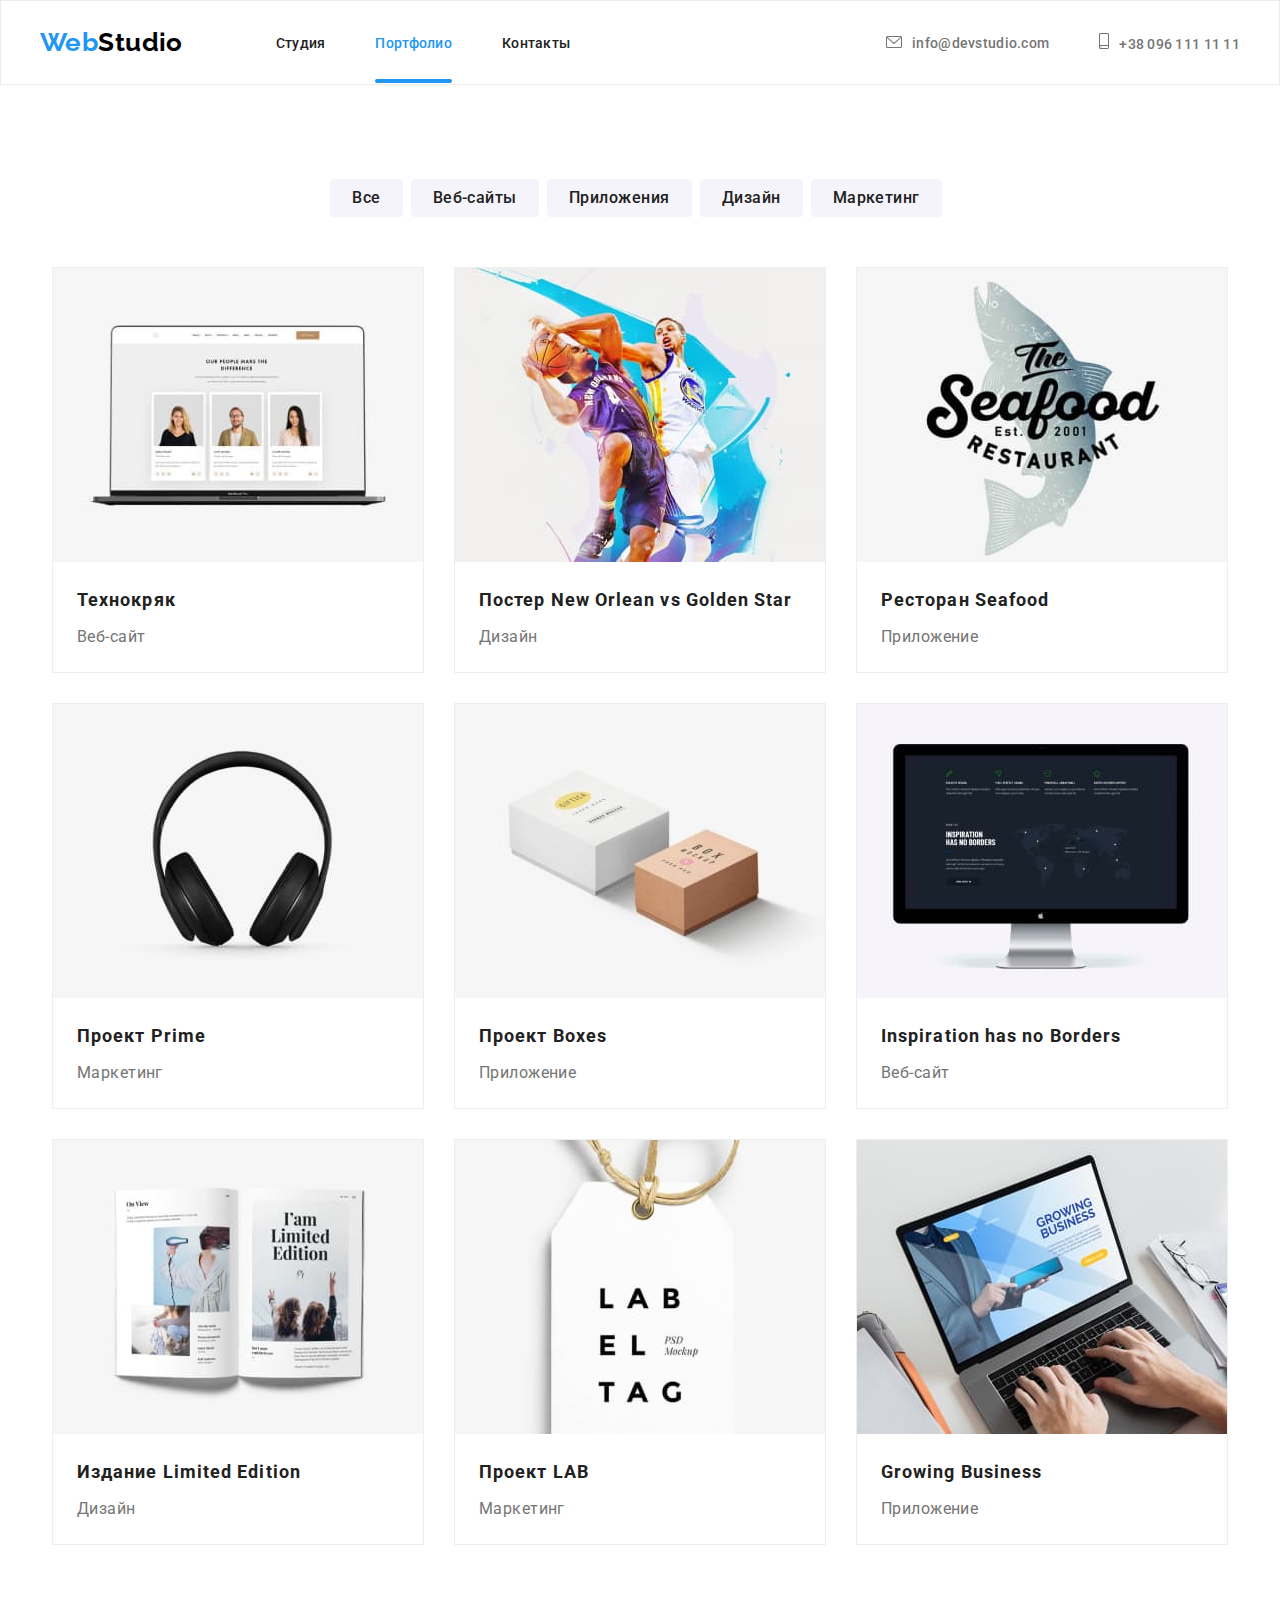
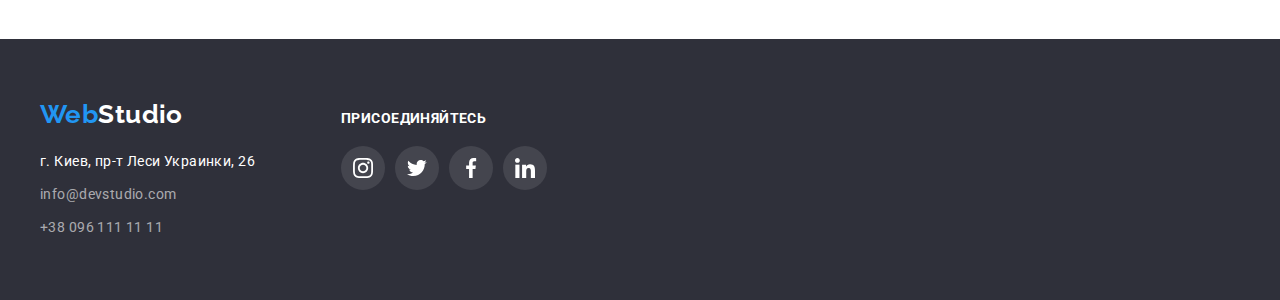
==== portfolio.html @ ba2a0ef3 "hw-6" ====
<!DOCTYPE html>
<html lang="ru">
    <head>
        <meta charset="UTF-8">
        <meta http-equiv="X-UA-Compatible" content="IE=edge">
        <meta name="viewport" content="width=device-width, initial-scale=1.0">
        <title>Document</title>
        <link rel="preconnect" href="https://fonts.gstatic.com">
        <link rel="preconnect" href="https://fonts.gstatic.com">
        <link href="https://fonts.googleapis.com/css2?family=Raleway:wght@700&family=Roboto:wght@400;500;700;900&display=swap"
            rel="stylesheet">
        <link rel="stylesheet" href="./css/styles.css">
    </head>
    <body class="body">
        <header class="header">
            <div class="container">
                <nav class="main__nav">
                    <a href="/" class="logo"><span class="logo-text">Web</span>Studio</a>
                    <div>
                        <ul class="nav-list list">
                            <li class="nav__list__item">
                                <a href="./index.html" class="link">Студия</a>
                            </li>
                            <li class="nav__list__item">
                                <a href="./portfolio.html" class="link current">Портфолио</a>
                            </li>
                            <li class="nav__list__item">
                                <a href="/" class="link">Контакты</a>
                            </li>
                        </ul>
                    </div>
                    <ul class="auth__nav list">
                        <li class="auth__nav__item">
                            <a href="mailto:info@devstudio.com" class="link">
                                <svg class="icon" width="16" height="12">
                                    <use href="./images/icons/sprite.svg#icon-envelope"></use>
                                </svg>info@devstudio.com</a>
                        </li>
                        <li class="auth__nav__item">
                            <a href="tel:+380961111111" class="link">
                                <svg class="icon" width="10" height="16">
                                    <use href="./images/icons/sprite.svg#icon-smartphone"></use>
                                </svg>+38 096 111 11 11</a>
                        </li>
                    </ul>
                </nav>
            </div>
        </header>
        <main>
            <section class="section">
                <div class="container portfolio__list">
                    <h1 class="portfolio-caption">Портфолио</h1>
                    <!-- Filters -->
                    <div>
                        <ul class="button__list">
                            <li class="button__list__item"><button type="button" class="button button__filter">Все</button></li>
                            <li class="button__list__item"><button type="button" class="button button__filter">Веб-сайты</button></li>
                            <li class="button__list__item"><button type="button" class="button button__filter">Приложения</button></li>
                            <li class="button__list__item"><button type="button" class="button button__filter">Дизайн</button></li>
                            <li class="button__list__item"><button type="button" class="button button__filter">Маркетинг</button></li>
                        </ul>
                    </div>
                    <!-- Projects -->
                    <div>
                        <ul class="list project__list">
                            <li class="project__card">
                                <a href="#" class="project__link">
                                    <div class="box">
                                        <img src="./images/prj1.jpg" alt="project1" width="370">
                                        <div class="overlay">
                                            <p class="overlay-text">Технокряк это современная площадка распространения коронавируса. Компании используют эту
                                                        платформу для цифрового
                                                        шпионажа и атак на защищённые сервера конкурентов.</p>
                                        </div>
                                    </div>
                                    <div class="project__card__text">
                                        <h2 class="project__title">Технокряк</h2>
                                        <p class="project__copy">Веб-сайт</p>
                                    </div>
                                </a>
                            </li>
                            <li class="project__card">
                                <a href="#" class="project__link">
                                    <div class="box">
                                    <img src="./images/prj2.jpg" alt="project2" width="370">
                                    <div class="overlay">
                                        <p class="overlay-text">Технокряк это современная площадка распространения коронавируса. Компании используют эту
                                            платформу для цифрового
                                            шпионажа и атак на защищённые сервера конкурентов.</p>
                                    </div>
                                </div>
                                <div class="project__card__text">
                                    <h2 class="project__title">Постер New Orlean vs Golden Star</h2>
                                    <p class="project__copy">Дизайн</p>
                                </div>
                                </a>
                            </li>
                            <li class="project__card">
                                <a href="#" class="project__link"><div class="box">
                                    <img src="./images/prj3.jpg" alt="project3" width="370">
                                    <div class="overlay">
                                        <p class="overlay-text">Технокряк это современная площадка распространения коронавируса. Компании используют эту
                                            платформу для цифрового
                                            шпионажа и атак на защищённые сервера конкурентов.</p>
                                    </div>
                                </div>
                                <div class="project__card__text">
                                    <h2 class="project__title">Ресторан Seafood</h2>
                                    <p class="project__copy">Приложение</p>
                                </div>
                                </a>
                            </li>
                            <li class="project__card">
                                <a href="#" class="project__link"><div class="box">
                                    <img src="./images/prj4.jpg" alt="project4" width="370">
                                    <div class="overlay">
                                        <p class="overlay-text">Технокряк это современная площадка распространения коронавируса. Компании используют эту
                                            платформу для цифрового
                                            шпионажа и атак на защищённые сервера конкурентов.</p>
                                    </div>
                                </div>
                                <div class="project__card__text">
                                    <h2 class="project__title">Проект Prime</h2>
                                    <p class="project__copy">Маркетинг</p>
                                </div>
                                </a>
                            </li>
                            <li class="project__card">
                                <a href="#" class="project__link"><div class="box">
                                    <img src="./images/prj5.jpg" alt="project5" width="370">
                                    <div class="overlay">
                                        <p class="overlay-text">Технокряк это современная площадка распространения коронавируса. Компании используют эту
                                            платформу для цифрового
                                            шпионажа и атак на защищённые сервера конкурентов.</p>
                                    </div>
                                </div>
                                <div class="project__card__text">
                                    <h2 class="project__title">Проект Boxes</h2>
                                    <p class="project__copy">Приложение</p>
                                </div>
                                </a>
                            </li>
                            <li class="project__card">
                                <a href="#" class="project__link"><div class="box">
                                    <img src="./images/prj6.jpg" alt="project6" width="370">
                                    <div class="overlay">
                                        <p class="overlay-text">Технокряк это современная площадка распространения коронавируса. Компании используют эту
                                            платформу для цифрового
                                            шпионажа и атак на защищённые сервера конкурентов.</p>
                                    </div>
                                </div>
                                <div class="project__card__text">
                                    <h2 class="project__title">Inspiration has no Borders</h2>
                                    <p class="project__copy">Веб-сайт</p>
                                </div>
                                </a>
                            </li>
                            <li class="project__card">
                                <a href="#" class="project__link"><div class="box">
                                    <img src="./images/prj7.jpg" alt="project7" width="370">
                                    <div class="overlay">
                                        <p class="overlay-text">Технокряк это современная площадка распространения коронавируса. Компании используют эту
                                            платформу для цифрового
                                            шпионажа и атак на защищённые сервера конкурентов.</p>
                                    </div>
                                </div>
                                <div class="project__card__text">
                                    <h2 class="project__title">Издание Limited Edition</h2>
                                    <p class="project__copy">Дизайн</p>
                                </div>
                                </a>
                            </li>
                            <li class="project__card">
                                <a href="#" class="project__link"><div class="box">
                                    <img src="./images/prj8.jpg" alt="project8" width="370">
                                    <div class="overlay">
                                        <p class="overlay-text">Технокряк это современная площадка распространения коронавируса. Компании используют эту
                                            платформу для цифрового
                                            шпионажа и атак на защищённые сервера конкурентов.</p>
                                    </div>
                                </div>
                                <div class="project__card__text">
                                    <h2 class="project__title">Проект LAB</h2>
                                    <p class="project__copy">Маркетинг</p>
                                </div>
                                </a>
                            </li>
                            <li class="project__card">
                                <a href="#" class="project__link"><div class="box">
                                    <img src="./images/prj9.jpg" alt="project9" width="370">
                                    <div class="overlay">
                                        <p class="overlay-text">Технокряк это современная площадка распространения коронавируса. Компании используют эту
                                            платформу для цифрового
                                            шпионажа и атак на защищённые сервера конкурентов.</p>
                                    </div>
                                </div>
                                <div class="project__card__text">
                                    <h2 class="project__title">Growing Business</h2>
                                    <p class="project__copy">Приложение</p>
                                </div>
                                </a>
                            </li>
                        </ul>
                    </div>
                </div>
            </section>
        </main>
        <footer class="footer">
            <div class="container footer-container">
                <div class="footer-address">
                    <div class="logo-footer-content">
                        <a href="/" class="logo-footer">Web<span class="studio">Studio</span></a>
                    </div>
                    <address>
                        <ul class="list">
                            <li class="address address-list">г. Киев, пр-т Леси Украинки, 26</li>
                            <li class="address-list"><a href="mailto:info@devstudio.com" class="link">info@devstudio.com</a>
                            </li>
                            <li class="address-list"><a href="tel:+380961111111" class="link">+38 096 111 11 11</a></li>
                        </ul>
                    </address>
                </div>
                <div class="footer-icons">
                    <p class="footer-title">присоединяйтесь</p>
                    <ul class="footer-list">
                        <li class="footer-item">
                            <a class="footer-link" href="">
                                <svg width="20" height="20" class="ft-icon">
                                    <use href="./images/icons/sprite.svg#icon-instagram"></use>
                                </svg>
                            </a>
                        </li>
                        <li class="footer-item">
                            <a class="footer-link" href="">
                                <svg width="20" height="20" class="ft-icon">
                                    <use href="./images/icons/sprite.svg#icon-twitter"></use>
                                </svg>
                            </a>
                        </li>
                        <li class="footer-item">
                            <a class="footer-link" href="">
                                <svg width="20" height="20" class="ft-icon">
                                    <use href="./images/icons/sprite.svg#icon-facebook"></use>
                                </svg>
                            </a>
                        </li>
                        <li class="footer-item">
                            <a class="footer-link" href="">
                                <svg width="20" height="20" class="ft-icon">
                                    <use href="./images/icons/sprite.svg#icon-linkedin1"></use>
                                </svg>
                            </a>
                        </li>
                    </ul>
                </div>
            </div>
        </footer>
        <script src="./js/modal.js"></script>
    </body>
</html>
---- css/styles.css ----
:root {
  --pretty-color: #2196f3;
  --while-color: #212121;
  --white-color: #ffffff;
  --grey-color: #757575;
  --dark-grey: #2f303a;
  --soft-grey: #f5f4fa;
  --icons-grey: #afb1b8;
  --black-logo: #000000;
  --card-border-color: #eeeeee;
  --main-font: "Roboto", sans-serif;
  --logo-font: "Raleway", sans-serif;
}
/* --icons-color: rgba(175, 177, 184, 1); */
* {
  margin: 0;
  padding: 0;
  list-style: none;
}

body {
  font-family: var(--main-font);
  font-style: normal;
  color: var(--grey-color);
  font-weight: normal;
  font-size: 14px;
  letter-spacing: 0.03em;
  margin-left: auto;
  margin-right: auto;
}

a {
  text-decoration: none;
}

ul {
  list-style: none;
  padding: 0;
  margin: 0;
}

h1,
h2,
h3,
h4 {
  margin: 0;
}

p {
  margin: 0;
}
.container {
  margin: 0 auto;
  width: 1200px;
  padding-left: 15px;
  padding-right: 15px;
}
.section {
  padding: 94px 0;
}

.link {
  color: inherit;
  text-decoration: none;
}

.list {
  list-style: none;
}

/* Header */

.header {
  border: 1px solid #ececec;
}

.main__nav {
  display: flex;
  align-items: center;
}

.auth__nav {
  display: flex;
  margin-left: auto;
}
.nav-list {
  display: flex;
  margin-right: 0;
}

.nav__list__item {
  margin-right: 50px;
  padding-top: 32px;
  padding-bottom: 32px;
}
.nav__list__item:last-child {
  margin-right: 0;
}

.nav__list__item .link {
  transition: color 250ms cubic-bezier(0.4, 0, 0.2, 1);
}

.auth__nav__item .link {
  transition: color 250ms cubic-bezier(0.4, 0, 0.2, 1);
}

.button-hero {
  transition: color 250ms cubic-bezier(0.4, 0, 0.2, 1);
}

.icon-link {
  transition: background-color 250ms cubic-bezier(0.4, 0, 0.2, 1),
    fill 250ms cubic-bezier(0.4, 0, 0.2, 1);
}

.button__filter {
  transition: color 250ms cubic-bezier(0.4, 0, 0.2, 1),
    background-color 250ms cubic-bezier(0.4, 0, 0.2, 1),
    box-shadow 250ms cubic-bezier(0.4, 0, 0.2, 1);
}

.project__link {
  transition: box-shadow 250ms cubic-bezier(0.4, 0, 0.2, 1);
}

.address-list .link {
  transition: box-shadow 5550ms cubic-bezier(0.4, 0, 0.2, 1);
}

.footer-link {
  transition-property: background-color, fill;
  transition-duration: 250ms;
  transition-timing-function: cubic-bezier(0.4, 0, 0.2, 1);
}

.ft-icon {
  transition: box-shadow 250ms cubic-bezier(0.4, 0, 0.2, 1);
}

.button-hero:hover,
.button-hero:focus {
  background-color: #188ce8;
  box-shadow: 0px 3px 1px rgb(0 0 0 / 10%), 0px 1px 2px rgb(0 0 0 / 8%),
    0px 2px 2px rgb(0 0 0 / 12%);
}

/* .nav-list .link .current {
  color: var(--pretty-color);
  position: relative;
} */

/* .nav__list__item {
  display: inline-block;
  font-weight: 500;
  font-size: 14px;
  line-height: 1.14;
  letter-spacing: 0.02em;
  color: var(--while-color);
  padding: 30px 0;
  transition: color 250ms cubic-bezier(0.4, 0, 0.2, 1);
  position: relative;
} */

/* .current {
  color: var(--pretty-color);
}
.current::after {
  position: absolute;
  left: 0;
  bottom: -4%;
  content: "";
  width: 100%;
  border: 2px solid;
  border-radius: 2px;
  background-color: var(--pretty-color);
} */

.nav-list,
.auth__nav {
  font-size: 14px;
  line-height: 1.143;
  font-weight: 500;
  letter-spacing: 0.02em;
}

.nav-list .link {
  color: var(--while-color);
  padding-top: 32px;
  padding-bottom: 32px;
}

.auth__nav .link {
  color: inherit;
  padding-top: 32px;
  padding-bottom: 32px;
}

.auth__nav .list {
  align-items: center;
  justify-content: center;
}

.auth__nav .auth__nav__item + .auth__nav__item {
  margin-left: 50px;
}

.auth__nav__item {
  display: flex;
  align-items: center;
  justify-content: center;
}

.header .link:hover,
.header .link:focus {
  color: var(--pretty-color);
}

.logo {
  font-family: Raleway;
  font-weight: bold;
  font-size: 26px;
  line-height: 1.192;
  color: var(--black-logo);
  text-decoration: none;

  padding-right: 93px;
  padding-top: 24px;
  padding-bottom: 25px;
}

.logo-text {
  color: var(--pretty-color);
}

.icon {
  fill: currentColor;
  margin-right: 10px;
}

.link {
  position: relative;
}

.nav__list__item .link.current {
  color: var(--pretty-color);
}

.current::after {
  position: absolute;
  content: "";
  bottom: 0;
  left: 0;
  height: 4px;
  width: 100%;
  background-color: var(--pretty-color);
  border-radius: 2px;
}

/* Header */

/* Hero */

.hero {
  background-color: var(--dark-grey);
  background-image: linear-gradient(
      to right,
      rgba(48, 58, 47, 0.4),
      rgba(47, 48, 58, 0.4)
    ),
    url("../images/herobackground.jpg");
  text-align: center;
  padding: 200px 0;
  max-width: 1600px;
  margin-right: auto;
  margin-left: auto;
}

.hero__caption {
  margin-bottom: 30px;
  font-weight: 900;
  font-size: 44px;
  line-height: 1.364;
  text-align: center;
  letter-spacing: 0.06em;
  text-transform: uppercase;

  color: var(--white-color);
}

.button {
  color: inherit;
  font-family: inherit;
  font-style: inherit;
  background-color: transparent;
  border: none;
  cursor: pointer;
  padding: 10px 10px;
}

.button-hero {
  font-weight: 700;
  font-size: 16px;
  line-height: 1.875;
  letter-spacing: 0.06em;
  color: var(--white-color);
  border-radius: 4px;
  background-color: var(--pretty-color);
  display: inline-block;
  padding: 10px 32px;
}

.backdrop {
  position: fixed;
  top: 0;
  left: 0;
  width: 100%;
  height: 100%;
  background: rgba(0, 0, 0, 0.2);
  z-index: 2;
  opacity: 1;
  transition: opacity 250ms cubic-bezier(0.4, 0, 0.2, 1),
    visibility 500ms cubic-bezier(0.075, 0.82, 0.165, 1);
}

.modal {
  position: absolute;
  top: 50%;
  left: 50%;
  transform: translate(-50%, -50%);
  width: 528px;
  height: 581px;
  background-color: var(--white-color);
  padding: 9px;
}

.backdrop.is-hidden {
  visibility: hidden;
  pointer-events: none;
  opacity: 0;
}

.close-button {
  position: absolute;
  right: 8px;
  top: 8px;
  display: flex;
  justify-content: center;
  align-items: center;
  width: 30px;
  height: 30px;
  border: 1px solid rgba(0, 0, 0, 0.1);
  border-radius: 50%;
  cursor: pointer;
  background-color: var(--background-color);
  transition: border-color 250ms cubic-bezier(0.4, 0, 0.2, 1);
}

.close {
  fill: var(--while-color);
}

/* Hero */

/* Features */

.caption {
  margin-bottom: 50px;
  font-size: 36px;
  line-height: 1.667;
  color: var(--while-color);
  text-align: center;
}

.feature__list__main {
  display: flex;
  margin-left: auto;
  margin-right: auto;
}

.feature__list {
  width: 270px;
  margin-right: 30px;
}
.feature__list:nth-child(4) {
  margin-right: 0;
}

.feature__cont__icon {
  width: 270px;
  height: 120px;
  border-radius: 4px;
  margin-bottom: 30px;
  display: flex;
  justify-content: center;
  align-items: center;
  flex-direction: row;
  background: var(--soft-grey);
}

.feature__icon {
  width: 70px;
  height: 70px;
}

.feature__list__item {
  font-weight: bold;
  font-size: 14px;
  line-height: 1.143;
  text-transform: uppercase;
  letter-spacing: 0.03em;
  color: var(--while-color);
}
.feature__list__text {
  margin-top: 10px;
  font-weight: normal;
  font-size: 14px;
  line-height: 1.714;
  letter-spacing: 0.03em;
}
.features-caption {
  display: none;
}
/* Features */

/* Our work*/
.our-work-section {
  padding-top: 0;
  padding-bottom: 94px;
}

.our-work-item {
  display: flex;
  margin-left: 0;
}

.our-work-list {
  display: block;
  position: relative;
}

.our-work-list:not(:last-child) {
  margin-right: 30px;
}

.our-work-img {
  display: block;
}

.proccess.text {
  font-weight: 700;
  font-size: 14px;
  line-height: 1.14;
  text-align: center;
  text-transform: uppercase;
  position: absolute;
  left: 0;
  bottom: 0;
  width: 100%;
  height: 70px;
  display: flex;
  justify-content: center;
  align-items: center;
  padding-left: 15px;
  padding-right: 15px;
  color: var(--white-color);
  background-color: rgba(47, 48, 58, 0.8);
}
/* Our-work */

/* Our Team */
.our-team-section {
  background: var(--soft-grey);
}

.team__list {
  display: flex;
  background: var(--soft-grey);
}

.team__card:not(:last-child) {
  margin-right: 30px;
}

.card__title {
  margin-bottom: 10px;
  font-weight: 500;
  font-size: 16px;
  line-height: 1.188;
  text-align: center;
  color: var(--while-color);
}
.team__card {
  background: var(--white-color);
  box-shadow: 0px 1px 3px rgba(0, 0, 0, 0.12), 0px 1px 1px rgba(0, 0, 0, 0.14),
    0px 2px 1px rgba(0, 0, 0, 0.2);
  border-radius: 0px 0px 4px 4px;
}

.card__copy {
  font-size: 16px;
  line-height: 1.188;
  text-align: center;
  color: var(--grey-color);
}

.card__text {
  padding-top: 30px;
}

.our-team-icon {
  display: flex;
  justify-content: center;
  margin-top: 16px;
  padding-bottom: 30px;
  padding-left: 32px;
  padding-right: 32px;
}

.our-team-icon-item {
  fill: #afb1b8;
  justify-content: center;
  align-items: center;
  width: 44px;
  height: 44px;
  border-radius: 50%;
  cursor: pointer;
}

.our-team-icon-item:not(:last-child) {
  margin-right: 10px;
}

.icon-link {
  width: 44px;
  height: 44px;
  padding: 12px;
  border-radius: 50%;
  display: flex;
  justify-content: center;
  align-items: center;
}

.icon-link-item {
  width: 20px;
  height: 20px;
  fill: rgb(175 177 184);
}

.team-icon {
  width: 20px;
  height: 20px;
  fill: var(--icons-color);
}

.our-team-icon .icon-link:hover,
.our-team-icon .icon-link:focus {
  background-color: var(--pretty-color);
  fill: var(--white-color);
}

/* Our Team */

/* Regular clients */
.clients-list {
  display: flex;
  justify-content: center;
  align-items: center;
}

.clients-list-item {
  width: 170px;
  height: 98px;
  margin-right: 30px;
}

/* .clients-list-item:last-child {
  margin-right: 0;
} */
.client-list {
  display: flex;
  margin-bottom: 50px;
}
.client-list > li:not(:last-child) {
  margin-right: 30px;
}
.client {
  display: flex;
  justify-content: center;
  align-items: center;
  width: 170px;
  height: 92px;
  border: 1px solid #afb1b8;
  border-radius: 4px;
  fill: #afb1b8;
  transition: border, fill 250ms cubic-bezier(0.4, 0, 0.2, 1);
  transition: border 250ms cubic-bezier(0.4, 0, 0.2, 1),
    fill 250ms cubic-bezier(0.4, 0, 0.2, 1);
}
.client:hover,
.client:focus {
  border: 1px solid var(--pretty-color);
  fill: var(--pretty-color);
}
/* .clients-list-link {
  display: flex;
  fill: var(--icons-grey);
  border: 1px solid #afb1b8;
  border-radius: 4px;
  width: 170px;
  height: 92px;
  padding: 16px 32px;
}

.client-logo {
  fill: var(--icons-grey);
  width: 106px;
}

.clients-list-link:hover,
.clients-list-link:focus {
  fill: var(--pretty-color);
  border: 1px solid var(--pretty-color);
}

.clients-list-item a:hover svg,
.clients-list-item a:focus svg {
  color: var(--pretty-color);
  fill: var(--pretty-color);
} */

/* Regular clients */

/* Footer */

.footer {
  background: var(--dark-grey);
  padding-top: 60px;
  padding-bottom: 60px;
  display: block;
}

.footer-container {
  display: flex;
  align-items: baseline;
}

.footer-address {
  display: block;
  width: 231px;
}

.logo-footer {
  font-family: Raleway;
  font-weight: bold;
  font-size: 26px;
  line-height: 31px;
  color: var(--pretty-color);
  text-decoration: none;
}
.logo-footer-content {
  margin-bottom: 20px;
}

.address-list {
  margin-bottom: 9px;
}

.address-list:last-child {
  margin-bottom: 0;
}

.studio {
  color: var(--white-color);
}

.address {
  font-style: normal;
  line-height: 1.714;
  color: var(--white-color);
}

.footer .link {
  font-style: normal;
  font-weight: normal;
  font-size: 14px;
  line-height: 1.714;
  color: rgba(255, 255, 255, 0.6);
}

.footer-icons .footer-title {
  font-weight: bold;
  font-size: 14px;
  line-height: 1.142;
  letter-spacing: 0.03em;
  text-transform: uppercase;
  color: var(--white-color);
}

.footer-icons .footer-list {
  display: flex;
  margin-top: 20px;
  width: 206px;
}

.footer-icons {
  margin-left: 70px;
}

.footer-link {
  background: rgba(255, 255, 255, 0.1);
}

.footer-item:not(:last-child) {
  margin-right: 10px;
}

.footer-icons .footer-link {
  display: flex;
  justify-content: center;
  align-items: center;
  width: 44px;
  height: 44px;
  border-radius: 50%;
}
.ft-icon {
  fill: var(--white-color);
}

.footer-list .footer-link:hover,
.footer-list .footer-link:focus {
  background-color: var(--pretty-color);
}

/* Footer */

/* portfolio */
.portfolio-caption {
  display: none;
}

/* filters */

.button__list {
  display: flex;
  justify-content: center;
  flex-wrap: wrap;
  margin-bottom: 50px;
}
.button__list__item {
  margin-right: 8px;
}

.button__list:nth-child(3n) {
  margin-right: 0;
}

.button__filter {
  padding: 6px 22px;
  font-weight: 500;
  font-size: 16px;
  line-height: 1.625;
  letter-spacing: 0.03em;
  background-color: var(--soft-grey);
  border-radius: 4px;
  color: var(--while-color);
}

.button__filter:hover,
.button__filter:focus {
  color: var(--white-color);
  background-color: var(--pretty-color);
  box-shadow: 0px 3px 1px rgba(0, 0, 0, 0.1), 0px 1px 2px rgba(0, 0, 0, 0.08),
    0px 2px 2px rgba(0, 0, 0, 0.12);
  filter: drop-shadow(0px 4px 4px rgba(0, 0, 0, 0.25));
}

/* Filters */

/* projects */

.project__list {
  display: flex;
  flex-wrap: wrap;
  justify-content: center;
}
.project__card {
  width: 370px;
  margin-right: 30px;
  margin-bottom: 30px;
  background: var(--white-color);
  border: 1px solid var(--card-border-color);
}
.project__card:hover,
.project__card:focus {
  box-shadow: 0px 1px 1px rgba(0, 0, 0, 0.12), 0px 4px 4px rgba(0, 0, 0, 0.06),
    1px 4px 6px rgba(0, 0, 0, 0.16);
}

.project__card:nth-child(-n + 3) {
  margin-top: 0;
}

.project__card:nth-child(3n) {
  margin-right: 0;
}

.project__card:nth-last-child(-n + 3) {
  margin-bottom: 0;
}

.project__title {
  font-weight: bold;
  font-size: 18px;
  line-height: 2;
  letter-spacing: 0.06em;
  color: var(--while-color);
}

.project__copy {
  margin-top: 4px;
  font-size: 16px;
  line-height: 1.875;
  color: var(--grey-color);
}

.project__card__text {
  align-items: center;
  padding: 20px 24px;
}

.box {
  position: relative;
  overflow: hidden;
}

img {
  display: block;
  max-width: 370px;
}

.overlay {
  position: absolute;
  content: "";
  top: 0;
  left: 0;
  width: 370px;
  height: 294px;
  background-color: rgba(33, 150, 243, 0.9);
  transform: translateY(100%);
  transition: transform 250ms cubic-bezier(0.4, 0, 0.2, 1);
}

.overlay-text {
  position: absolute;
  transform: translate(-50%, -50%);
  top: 50%;
  left: 50%;
  display: flex;
  justify-content: center;
  width: 322px;
  height: 168px;
  align-items: center;
  margin: 0;
  color: var(--white-color);
  font-size: 18px;
  line-height: 1.56;
}

.project__link:hover .overlay,
.project__link:focus .overlay {
  transform: translateY(0);
}

/* projects */

/* portfolio */
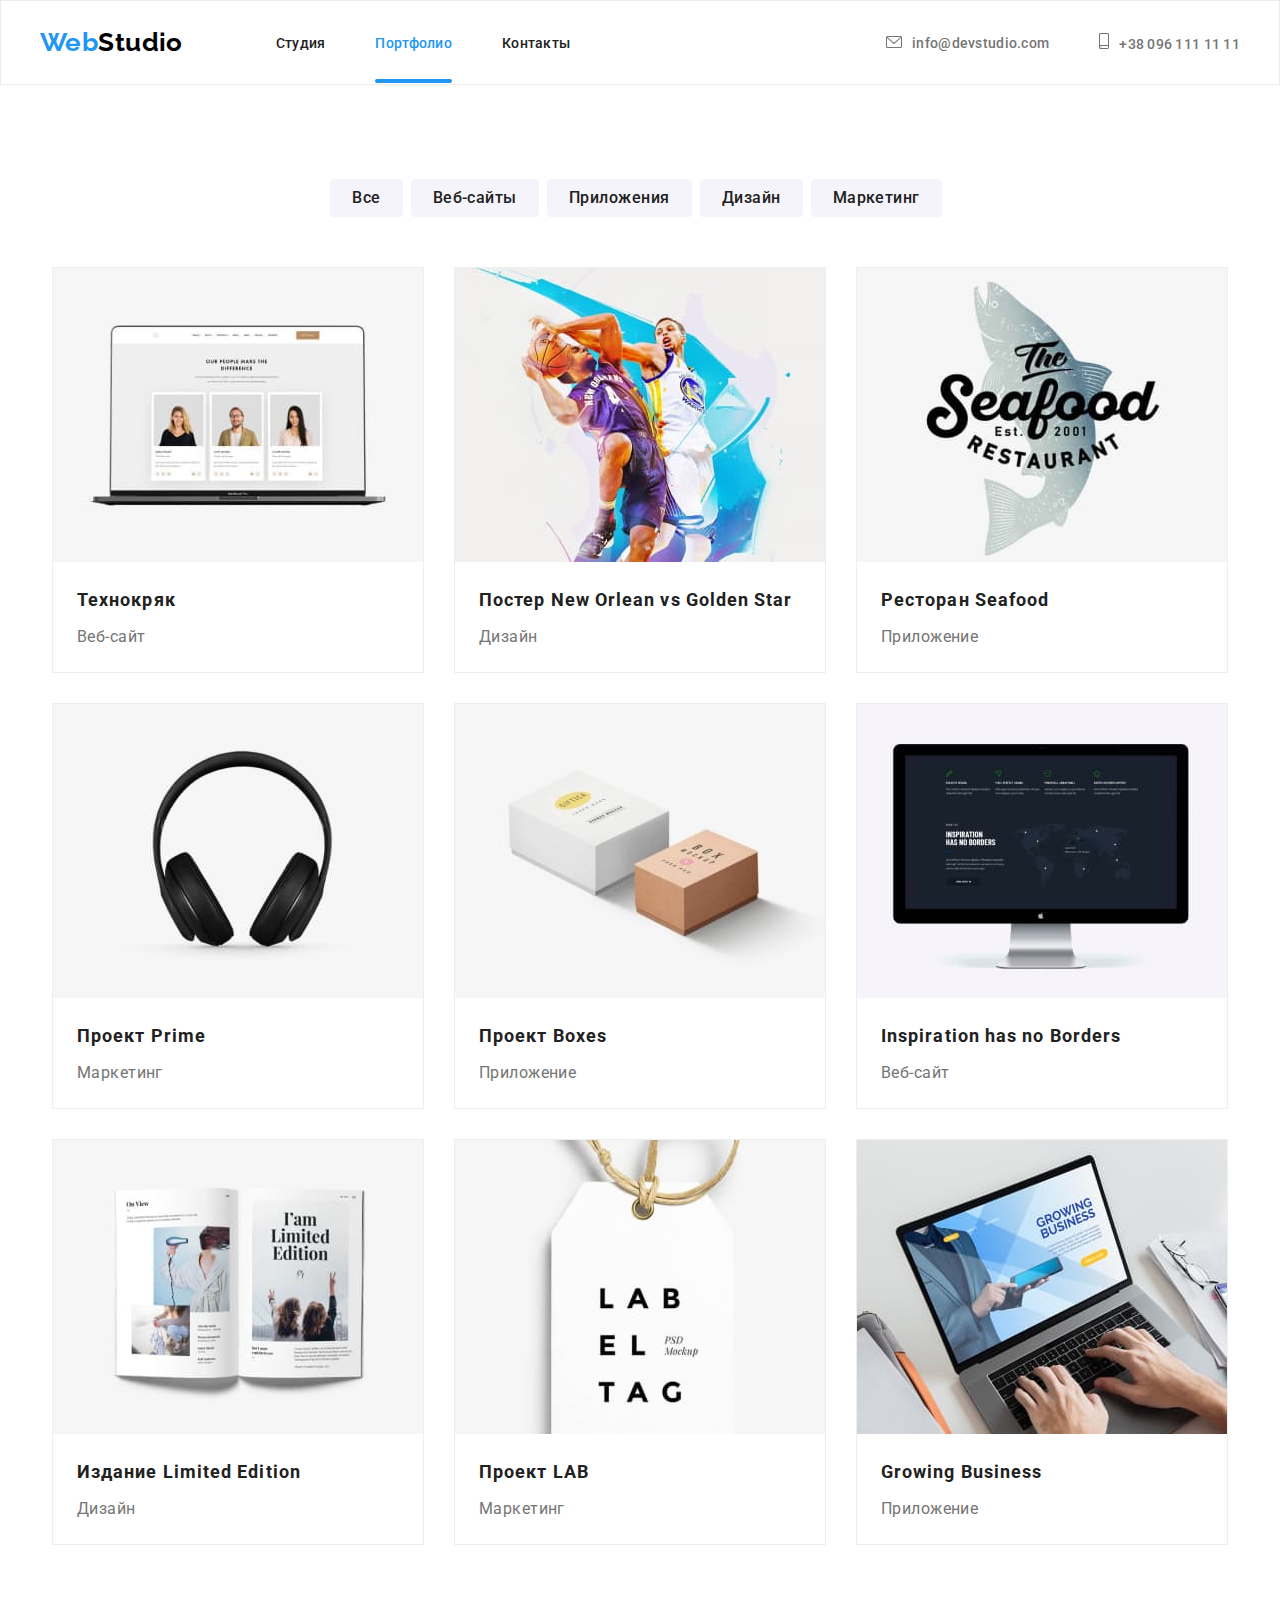
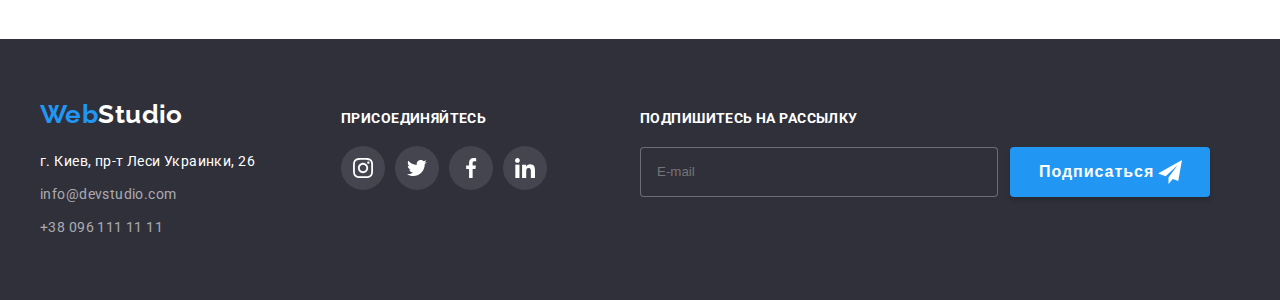
==== commit 2a2b9508: "hw-6" ====
--- a/portfolio.html
+++ b/portfolio.html
@@ -253,6 +253,13 @@
                         </li>
                     </ul>
                 </div>
+                <div class="subscription">
+                    <p>Подпишитесь на рассылку</p>
+                    <form class="form-subscription">
+                        <input class="subscription-mail" type="email" name="email" placeholder="E-mail">
+                        <button class="subscription-btn" type="submit">Подписаться</button>
+                    </form>
+                </div>
             </div>
         </footer>
         <script src="./js/modal.js"></script>
--- a/css/styles.css
+++ b/css/styles.css
@@ -11,7 +11,7 @@
   --main-font: "Roboto", sans-serif;
   --logo-font: "Raleway", sans-serif;
 }
-/* --icons-color: rgba(175, 177, 184, 1); */
+
 * {
   margin: 0;
   padding: 0;
@@ -327,11 +327,26 @@
   position: absolute;
   top: 50%;
   left: 50%;
-  transform: translate(-50%, -50%);
-  width: 528px;
-  height: 581px;
-  background-color: var(--white-color);
-  padding: 9px;
+  min-width: 528px;
+  min-height: 581px;
+  padding: 40px;
+  background: var(--white-color);
+  box-shadow: 0px 1px 3px rgb(0 0 0 / 12%), 0px 1px 1px rgb(0 0 0 / 14%),
+    0px 2px 1px rgb(0 0 0 / 20%);
+  border-radius: 4px;
+  transform: translate(-50%, -50%) scale(1);
+  transition: transform 250ms cubic-bezier(0.4, 0, 0.2, 1);
+}
+
+.modal-title {
+  text-align: center;
+  margin-top: 0;
+  margin-bottom: 12px;
+  font-weight: 700;
+  font-size: 20px;
+  line-height: 1.15;
+  letter-spacing: 0.03em;
+  color: var(--while-color);
 }
 
 .backdrop.is-hidden {
@@ -340,24 +355,191 @@
   opacity: 0;
 }
 
+.modal-form {
+  display: flex;
+  flex-direction: column;
+}
+
+.form-field {
+  text-align: left;
+  margin-bottom: 10px;
+  font-size: 12px;
+  line-height: 1.16;
+  letter-spacing: 0.01em;
+}
+
+.modal-form-wrap {
+  position: relative;
+  display: block;
+  margin-top: 4px;
+}
+
+.input-form {
+  height: 40px;
+  width: 100%;
+  padding: 0;
+  padding-left: 42px;
+  border: 1px solid rgba(33, 33, 33, 0.2);
+  outline: none;
+  border-radius: 4px;
+  cursor: pointer;
+  transition: border 250ms cubic-bezier(0.4, 0, 0.2, 1);
+}
+
+.input-form:hover,
+.input-form:focus {
+  border: 1px solid var(--pretty-color);
+  outline: none;
+}
+
+.icon-form {
+  display: flex;
+  justify-content: center;
+  align-items: center;
+  position: absolute;
+  top: 50%;
+  left: 12px;
+  transform: translateY(-50%);
+  transition: fill 250ms cubic-bezier(0.4, 0, 0.2, 1);
+}
+
+.input-form:hover + .icon-form,
+.input-form:focus + .icon-form {
+  fill: var(--pretty-color);
+}
+
+.form-field-comment {
+  text-align: left;
+  display: block;
+  font-size: 12px;
+  line-height: 1.16;
+  letter-spacing: 0.01em;
+}
+
+.comment-form {
+  width: 100%;
+  height: 120px;
+  padding-top: 12px;
+  padding-left: 16px;
+  margin-top: 4px;
+  margin-bottom: 20px;
+  resize: none;
+  font-size: 14px;
+  line-height: 1.14;
+  letter-spacing: 0.01em;
+  border: 1px solid rgba(33, 33, 33, 0.2);
+  box-sizing: border-box;
+  border-radius: 4px;
+  outline: none;
+  transition: border 250ms cubic-bezier(0.4, 0, 0.2, 1);
+  cursor: pointer;
+}
+
+.checkbox {
+  display: inline-block;
+  font-size: 12px;
+  line-height: 1.16;
+  letter-spacing: 0.01em;
+}
+
+.checkbox-label {
+  display: flex;
+  justify-content: center;
+  align-items: center;
+  margin-bottom: 30px;
+  cursor: pointer;
+}
+
+.visually-hidden {
+  position: absolute;
+  width: 1px;
+  height: 1px;
+  margin: -1px;
+  padding: 0;
+  overflow: hidden;
+  border: 0;
+  clip: rect(0 0 0 0);
+}
+
+.check-icon {
+  display: inline-block;
+  width: 16px;
+  height: 15px;
+  background-color: var(--white-color);
+  border-radius: 4px;
+  border: 2px solid rgba(0, 0, 0, 1);
+  transition-property: background-color, border;
+  transition-duration: 250ms;
+  transition-timing-function: cubic-bezier(0.4, 0, 0.2, 1);
+}
+
+.checkbox:checked + .check-icon {
+  background-image: url(../images/icons/check.svg);
+  background-color: var(--pretty-color);
+  border-color: var(--pretty-color);
+  background-size: contain;
+  background-origin: border-box;
+}
+
+.checkbox-text {
+  display: inline-block;
+  padding-left: 7px;
+  font-size: 14px;
+  line-height: 1.71;
+  letter-spacing: 0.03em;
+}
+
+.checkbox-link {
+  text-decoration: underline;
+  color: var(--pretty-color);
+  transition: color 250ms cubic-bezier(0.4, 0, 0.2, 1);
+}
+
+.form-button {
+  display: block;
+  margin-left: auto;
+  margin-right: auto;
+  margin-bottom: 0;
+  padding: 0;
+  width: 200px;
+  height: 50px;
+  background-color: var(--pretty-color);
+  color: var(--white-color);
+  border-radius: 4px;
+  border: 0px solid transparent;
+  font-weight: 700;
+  font-size: 16px;
+  line-height: 1.87;
+  letter-spacing: 0.06em;
+  cursor: pointer;
+  transition: background-color 250ms cubic-bezier(0.4, 0, 0.2, 1);
+}
+
 .close-button {
-  position: absolute;
+  display: block;
+  position: fixed;
+  top: 8px;
   right: 8px;
-  top: 8px;
-  display: flex;
-  justify-content: center;
-  align-items: center;
   width: 30px;
   height: 30px;
-  border: 1px solid rgba(0, 0, 0, 0.1);
   border-radius: 50%;
+  border: 1px solid #0000001a;
+  padding: 5px;
+}
+
+.close-svg {
+  color: var(--black-logo);
+}
+
+.close-button:hover,
+.close-button:focus {
   cursor: pointer;
-  background-color: var(--background-color);
-  transition: border-color 250ms cubic-bezier(0.4, 0, 0.2, 1);
-}
-
-.close {
-  fill: var(--while-color);
+  color: var(--pretty-color);
+}
+
+.close-svg:hover,
+.close-svg:focus {
+  fill: var(--pretty-color);
 }
 
 /* Hero */
@@ -732,6 +914,68 @@
   background-color: var(--pretty-color);
 }
 
+.subscription {
+  margin-left: 93px;
+  margin-top: 12px;
+  font-weight: 700;
+  font-size: 14px;
+  line-height: 1.14;
+  letter-spacing: 0.03em;
+  text-transform: uppercase;
+  color: var(--white-color);
+}
+
+.form-subscription {
+  display: flex;
+  width: 570px;
+  height: 86px;
+}
+
+.subscription-mail {
+  width: 358px;
+  height: 50px;
+  background-color: var(--dark-grey);
+  margin-top: 20px;
+  margin-right: 12px;
+  padding: 15px 16px;
+  color: rgba(255, 255, 255, 0.3);
+  border: 1px solid rgba(255, 255, 255, 0.3);
+  box-sizing: border-box;
+  border-radius: 4px;
+  outline: none;
+}
+
+.subscription-btn {
+  position: relative;
+  margin-top: 20px;
+  width: 200px;
+  height: 50px;
+  padding-right: 62px;
+  padding-left: 29px;
+  border: 0px solid transparent;
+  background: var(--pretty-color);
+  box-shadow: 0px 4px 4px rgb(0 0 0 / 15%);
+  border-radius: 4px;
+  color: var(--white-color);
+  font-weight: 700;
+  font-size: 16px;
+  line-height: 1.87;
+  letter-spacing: 0.06em;
+  cursor: pointer;
+  transition: background-color 250ms cubic-bezier(0.4, 0, 0.2, 1);
+}
+
+.subscription-btn::after {
+  background-image: url(../images/icons/icon-send.svg);
+  width: 24px;
+  height: 24px;
+  position: absolute;
+  content: "";
+  top: 13px;
+  right: 28px;
+  fill: var(--white-color);
+}
+
 /* Footer */
 
 /* portfolio */
